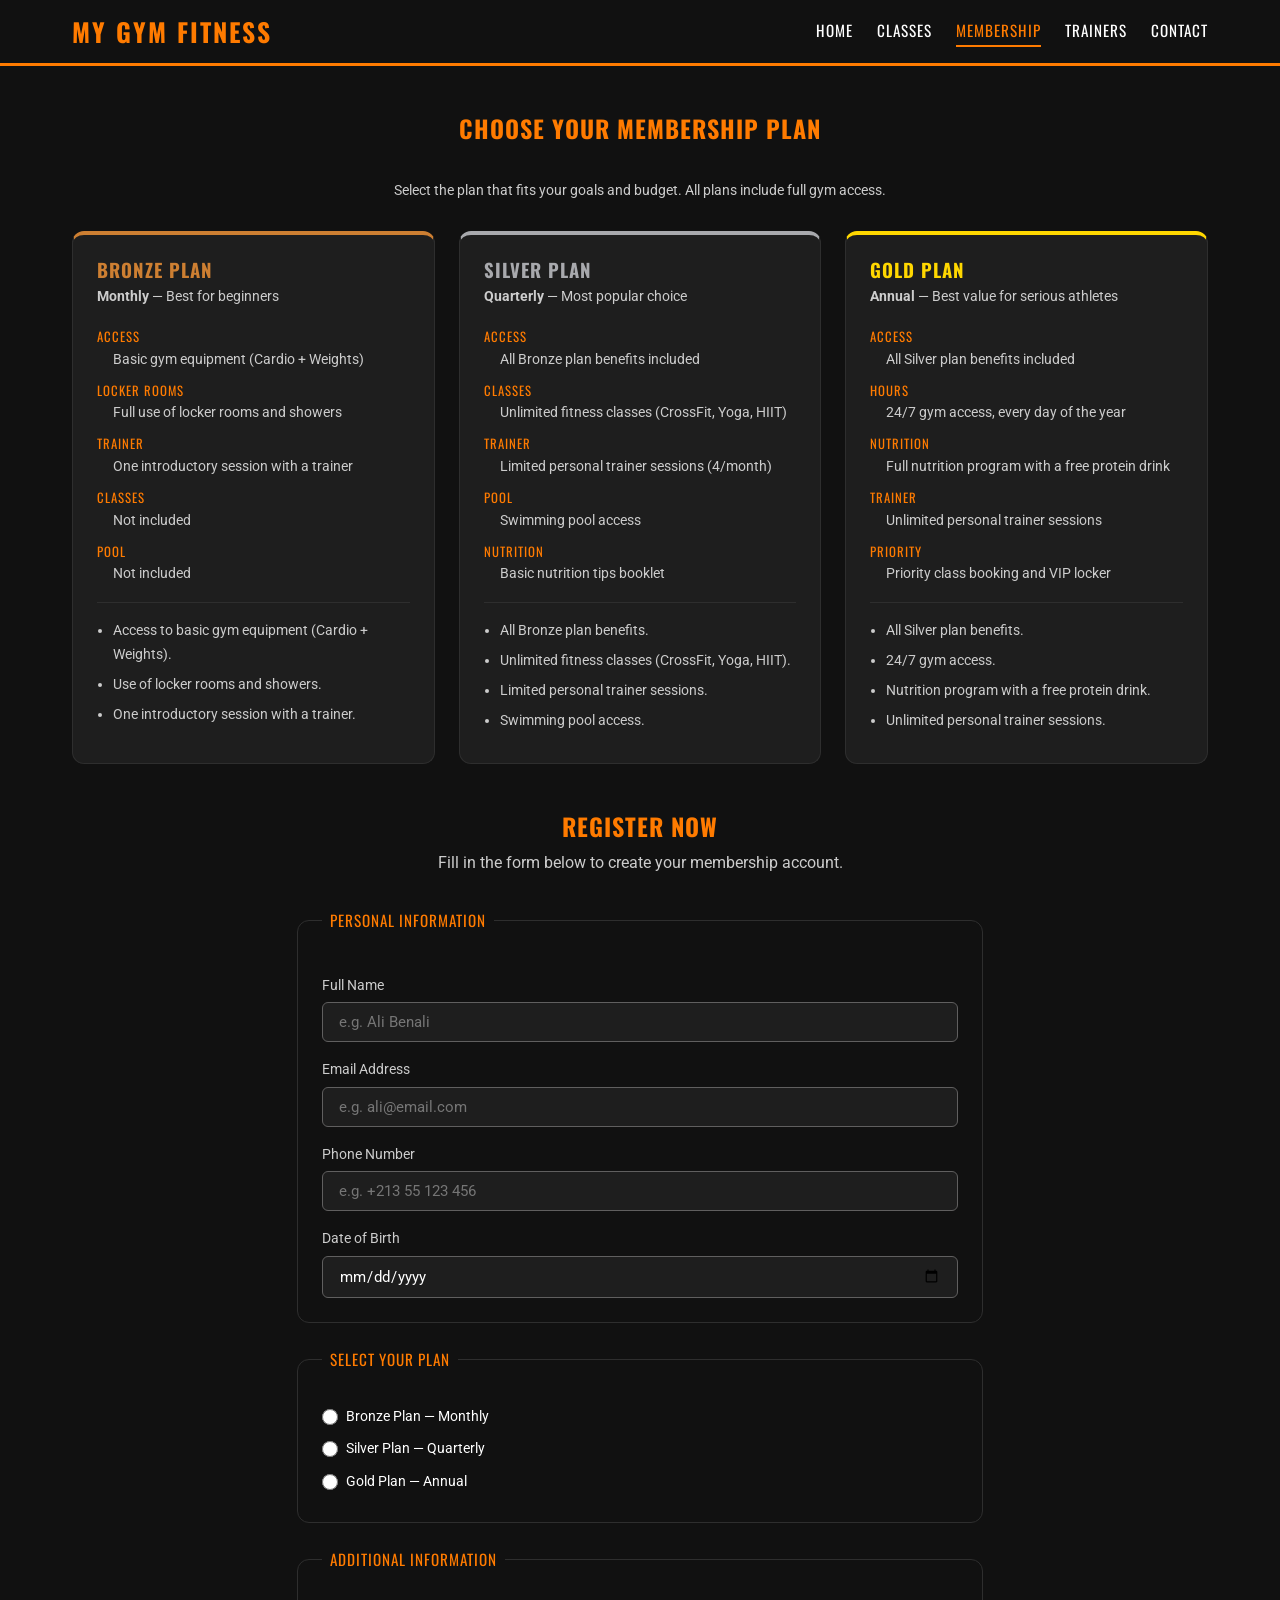
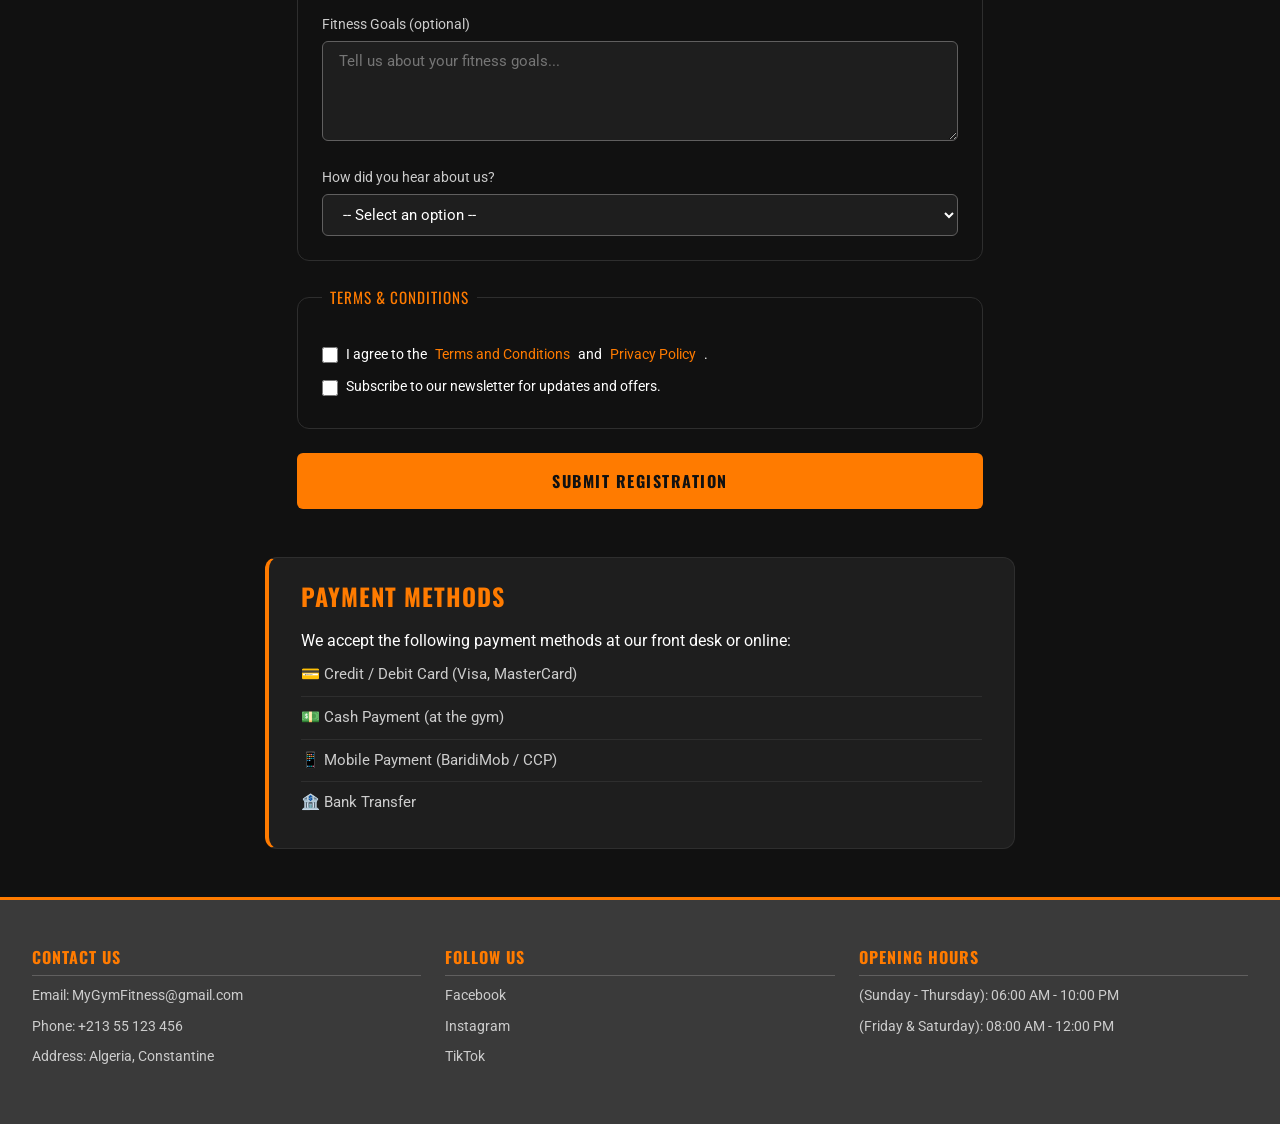
==== membership.html @ 832d9439 "Add files via upload" ====
<!DOCTYPE html>
<html lang="en">
<head>
    <meta charset="UTF-8">
    <meta name="viewport" content="width=device-width, initial-scale=1.0">
    <title>Membership Page</title>
    <link rel="stylesheet" href="style.css">
    <link href="https://fonts.googleapis.com/css2?family=Oswald:wght@400;700&family=Roboto:wght@300;400;500&display=swap" rel="stylesheet">
</head>
<body>

<header>
    <nav>
        <h1>My Gym Fitness</h1>
        <ul class="navbar">
            <li><a href="index.html">Home</a></li>
            <li><a href="classes.html">Classes</a></li>
            <li><a href="membership.html" class="active">Membership</a></li>
            <li><a href="trainers.html">Trainers</a></li>
            <li><a href="contact.html">Contact</a></li>
        </ul>
    </nav>
</header>

<main>

    <!-- Membership Plans Section -->
    <section id="plans">
        <h2>Choose Your Membership Plan</h2>
        <p>Select the plan that fits your goals and budget. All plans include full gym access.</p>

        <article class="bronze">
            <h3>Bronze Plan</h3>
            <p><strong>Monthly</strong> — Best for beginners</p>
            <dl>
                <dt>Access</dt>
                <dd>Basic gym equipment (Cardio + Weights)</dd>
                <dt>Locker Rooms</dt>
                <dd>Full use of locker rooms and showers</dd>
                <dt>Trainer</dt>
                <dd>One introductory session with a trainer</dd>
                <dt>Classes</dt>
                <dd>Not included</dd>
                <dt>Pool</dt>
                <dd>Not included</dd>
            </dl>
            <ul>
                <li>Access to basic gym equipment (Cardio + Weights).</li>
                <li>Use of locker rooms and showers.</li>
                <li>One introductory session with a trainer.</li>
            </ul>
        </article>

        <article class="silver">
            <h3>Silver Plan</h3>
            <p><strong>Quarterly</strong> — Most popular choice</p>
            <dl>
                <dt>Access</dt>
                <dd>All Bronze plan benefits included</dd>
                <dt>Classes</dt>
                <dd>Unlimited fitness classes (CrossFit, Yoga, HIIT)</dd>
                <dt>Trainer</dt>
                <dd>Limited personal trainer sessions (4/month)</dd>
                <dt>Pool</dt>
                <dd>Swimming pool access</dd>
                <dt>Nutrition</dt>
                <dd>Basic nutrition tips booklet</dd>
            </dl>
            <ul>
                <li>All Bronze plan benefits.</li>
                <li>Unlimited fitness classes (CrossFit, Yoga, HIIT).</li>
                <li>Limited personal trainer sessions.</li>
                <li>Swimming pool access.</li>
            </ul>
        </article>

        <article class="gold">
            <h3>Gold Plan</h3>
            <p><strong>Annual</strong> — Best value for serious athletes</p>
            <dl>
                <dt>Access</dt>
                <dd>All Silver plan benefits included</dd>
                <dt>Hours</dt>
                <dd>24/7 gym access, every day of the year</dd>
                <dt>Nutrition</dt>
                <dd>Full nutrition program with a free protein drink</dd>
                <dt>Trainer</dt>
                <dd>Unlimited personal trainer sessions</dd>
                <dt>Priority</dt>
                <dd>Priority class booking and VIP locker</dd>
            </dl>
            <ul>
                <li>All Silver plan benefits.</li>
                <li>24/7 gym access.</li>
                <li>Nutrition program with a free protein drink.</li>
                <li>Unlimited personal trainer sessions.</li>
            </ul>
        </article>
    </section>

    <!-- Registration Form Section -->
    <section id="register">
        <h2>Register Now</h2>
        <p>Fill in the form below to create your membership account.</p>

        <form action="#" method="POST">

            <!-- Personal Information Fieldset -->
            <fieldset>
                <legend>Personal Information</legend>

                <label for="full-name">Full Name</label>
                <input type="text" id="full-name" name="full_name" placeholder="e.g. Ali Benali" required>

                <label for="email">Email Address</label>
                <input type="email" id="email" name="email" placeholder="e.g. ali@email.com" required>

                <label for="phone">Phone Number</label>
                <input type="tel" id="phone" name="phone" placeholder="e.g. +213 55 123 456" required>

                <label for="dob">Date of Birth</label>
                <input type="date" id="dob" name="dob" required>
            </fieldset>

            <!-- Plan Selection Fieldset -->
            <fieldset>
                <legend>Select Your Plan</legend>

                <label>
                    <input type="radio" name="plan" value="bronze" required>
                    Bronze Plan — Monthly
                </label>

                <label>
                    <input type="radio" name="plan" value="silver">
                    Silver Plan — Quarterly
                </label>

                <label>
                    <input type="radio" name="plan" value="gold">
                    Gold Plan — Annual
                </label>
            </fieldset>

            <!-- Additional Info Fieldset -->
            <fieldset>
                <legend>Additional Information</legend>

                <label for="goals">Fitness Goals (optional)</label>
                <textarea id="goals" name="goals" rows="4" placeholder="Tell us about your fitness goals..."></textarea>

                <label for="hear-about">How did you hear about us?</label>
                <select id="hear-about" name="hear_about">
                    <option value="">-- Select an option --</option>
                    <option value="social-media">Social Media</option>
                    <option value="friend">Friend / Family</option>
                    <option value="google">Google Search</option>
                    <option value="flyer">Flyer / Poster</option>
                    <option value="other">Other</option>
                </select>
            </fieldset>

            <!-- Terms & Submit -->
            <fieldset>
                <legend>Terms &amp; Conditions</legend>

                <label>
                    <input type="checkbox" name="terms" required>
                    I agree to the <a href="#">Terms and Conditions</a> and <a href="#">Privacy Policy</a>.
                </label>

                <label>
                    <input type="checkbox" name="newsletter">
                    Subscribe to our newsletter for updates and offers.
                </label>
            </fieldset>

            <button type="submit">Submit Registration</button>

        </form>
    </section>

    <!-- Payment Methods Section -->
    <section id="payment">
        <h2>Payment Methods</h2>
        <p>We accept the following payment methods at our front desk or online:</p>
        <ul>
            <li>💳 Credit / Debit Card (Visa, MasterCard)</li>
            <li>💵 Cash Payment (at the gym)</li>
            <li>📱 Mobile Payment (BaridiMob / CCP)</li>
            <li>🏦 Bank Transfer</li>
        </ul>
    </section>

</main>

<footer>
    <section>
        <h2>Contact Us</h2>
        <p>Email: MyGymFitness@gmail.com</p>
        <p>Phone: +213 55 123 456</p>
        <p>Address: Algeria, Constantine</p>
    </section>

    <section>
        <h2>Follow Us</h2>
        <ul>
            <li><a href="#">Facebook</a></li>
            <li><a href="#">Instagram</a></li>
            <li><a href="#">TikTok</a></li>
        </ul>
    </section>

    <section>
        <h2>Opening Hours</h2>
        <ul>
            <li>(Sunday - Thursday): 06:00 AM - 10:00 PM</li>
            <li>(Friday &amp; Saturday): 08:00 AM - 12:00 PM</li>
        </ul>
    </section>
</footer>

</body>
</html>
---- style.css ----
/* MY GYM FITNESS — Client Pages | membership.html & trainers.html */

/* 1. VARIABLES */
:root {
    --primary:       #111111;
    --accent:        #FF7B00;
    --bg:            #605f5f;
    --text:          #FFFFFF;
    --primary-light: #1e1e1e;
    --accent-hover:  #e06900;
    --bg-dark:       #3A3A3A;
    --border:        #2e2e2e;
    --success:       #28a745;
    --error:         #dc3545;
    --shadow:        rgba(0,0,0,0.4);
    --font-heading:  'Oswald', sans-serif;
    --font-body:     'Roboto', sans-serif;
    --space-xs: 8px;  --space-sm: 16px;  --space-md: 24px;
    --space-lg: 32px; --space-xl: 48px;
    --radius-sm: 6px; --radius-md: 12px;
    --transition: 0.3s ease;
}

/* 2. RESET */
*, *::before, *::after { box-sizing: border-box; margin: 0; padding: 0; }

body { font-family: var(--font-body); background: var(--primary); color: var(--text); line-height: 1.7; }
ul { list-style: none; }
img { max-width: 100%; display: block; }
a { color: var(--accent); text-decoration: none; transition: color var(--transition); }
a:hover { color: var(--accent-hover); }
h1, h2, h3, h4 { font-family: var(--font-heading); text-transform: uppercase; letter-spacing: 1px; line-height: 1.2; }

/* 3. NAVBAR */
header { background: var(--primary); position: sticky; top: 0; z-index: 999; border-bottom: 3px solid var(--accent); }

nav { display: flex; justify-content: space-between; align-items: center; max-width: 1200px; margin: 0 auto; padding: var(--space-sm) var(--space-lg); }

nav h1 { color: var(--accent); font-size: 1.6rem; letter-spacing: 2px; }
ul.navbar { display: flex; gap: var(--space-md); }

ul.navbar li a {
    color: var(--text);
    font-family: var(--font-heading);
    font-size: 0.95rem;
    text-transform: uppercase;
    letter-spacing: 1px;
    padding-bottom: 4px;
    border-bottom: 2px solid transparent;
    transition: color var(--transition), border-color var(--transition);
}

ul.navbar li a:hover,
ul.navbar li a.active { color: var(--accent); border-color: var(--accent); }

/* 4. FOOTER */
footer {
    background: var(--bg-dark);
    border-top: 3px solid var(--accent);
    display: flex;
    justify-content: space-between;
    flex-wrap: wrap;
    gap: var(--space-md);
    padding: var(--space-xl) var(--space-lg);
}

footer section { flex: 1; min-width: 180px; }
footer h2 { color: var(--accent); font-size: 1rem; margin-bottom: var(--space-xs); padding-bottom: var(--space-xs); border-bottom: 1px solid var(--bg); }
footer p, footer li { font-size: 0.9rem; color: #ccc; margin-bottom: 6px; }
footer a { color: #ccc; }
footer a:hover { color: var(--accent); }

/* 5. BUTTON */
button[type="submit"] {
    display: block;
    width: 100%;
    background: var(--accent);
    color: var(--primary);
    font-family: var(--font-heading);
    font-size: 1rem;
    font-weight: 700;
    text-transform: uppercase;
    letter-spacing: 1.5px;
    padding: var(--space-sm);
    border: none;
    border-radius: var(--radius-sm);
    cursor: pointer;
    margin-top: var(--space-md);
    transition: background var(--transition), transform var(--transition);
}

button[type="submit"]:hover { background: var(--accent-hover); transform: translateY(-2px); }


/* ============================================================
   PAGE 3 — MEMBERSHIP
   ============================================================ */

/* Shared box style: plan cards + trainer cards */
#plans article, .trainer-card {
    background: var(--primary-light);
    border: 1px solid var(--border);
    border-radius: var(--radius-md);
    padding: var(--space-md);
    transition: transform var(--transition), box-shadow var(--transition);
}

/* Shared info box: payment + work-with-us */
#payment, #work-with-us {
    margin: var(--space-xl) auto;
    padding: var(--space-md) var(--space-lg);
    background: var(--primary-light);
    border: 1px solid var(--border);
    border-left: 4px solid var(--accent);
    border-radius: var(--radius-md);
}

#payment h2, #work-with-us h2 { color: var(--accent); margin-bottom: var(--space-sm); }

/* Plan Cards Grid */
#plans {
    display: grid;
    grid-template-columns: repeat(3, 1fr);
    gap: var(--space-md);
    max-width: 1200px;
    margin: var(--space-xl) auto;
    padding: 0 var(--space-lg);
}

#plans > h2, #plans > p { grid-column: 1 / -1; text-align: center; }
#plans > h2 { color: var(--accent); margin-bottom: var(--space-xs); }
#plans > p  { color: #ccc; margin-bottom: var(--space-sm); }

#plans article:hover { transform: translateY(-6px); box-shadow: 0 12px 30px var(--shadow); }

#plans .bronze { border-top: 4px solid #cd7f32; }
#plans .silver { border-top: 4px solid #a8a9ad; }
#plans .gold   { border-top: 4px solid #ffd700; }

#plans .bronze h3 { color: #cd7f32; }
#plans .silver h3 { color: #a8a9ad; }
#plans .gold   h3 { color: #ffd700; }

#plans p { color: #ccc; font-size: 0.9rem; margin: 4px 0; }
#plans dl { margin: var(--space-sm) 0; }

#plans dt {
    font-family: var(--font-heading);
    font-size: 0.8rem;
    color: var(--accent);
    text-transform: uppercase;
    letter-spacing: 1px;
    margin-top: var(--space-xs);
}

/* Merged: same color and font-size */
#plans dd, #plans ul li { color: #ccc; font-size: 0.88rem; }
#plans dd { margin-left: var(--space-sm); }
#plans ul li { margin-bottom: 6px; }

#plans ul {
    list-style: disc;
    padding: var(--space-sm) 0 0 var(--space-sm);
    border-top: 1px solid var(--border);
    margin-top: var(--space-sm);
}

/* Registration Form */
#register { max-width: 750px; margin: var(--space-xl) auto; padding: 0 var(--space-lg); }
#register h2 { color: var(--accent); text-align: center; margin-bottom: var(--space-xs); }
#register > p { text-align: center; color: #ccc; margin-bottom: var(--space-lg); }

fieldset { border: 1px solid var(--border); border-radius: var(--radius-md); padding: var(--space-md); margin-bottom: var(--space-md); }

legend {
    font-family: var(--font-heading);
    font-size: 0.95rem;
    color: var(--accent);
    text-transform: uppercase;
    letter-spacing: 1px;
    padding: 0 var(--space-xs);
}

/* margin shorthand replaces margin-top + margin-bottom */
label { display: block; font-size: 0.9rem; color: #ccc; margin: var(--space-sm) 0 4px; }

fieldset label:has(input[type="radio"]),
fieldset label:has(input[type="checkbox"]) {
    display: flex;
    align-items: center;
    gap: var(--space-xs);
    margin-top: var(--space-xs);
    color: var(--text);
    cursor: pointer;
}

input[type="text"], input[type="email"], input[type="tel"],
input[type="date"], textarea, select {
    width: 100%;
    background: var(--primary-light);
    color: var(--text);
    border: 1px solid var(--bg);
    border-radius: var(--radius-sm);
    padding: 10px var(--space-sm);
    font-family: var(--font-body);
    font-size: 0.95rem;
    outline: none;
    transition: border-color var(--transition), box-shadow var(--transition);
}

input:focus, textarea:focus, select:focus {
    border-color: var(--accent);
    box-shadow: 0 0 0 3px rgba(255,123,0,0.2);
}

input.valid   { border-color: var(--success); }
input.invalid { border-color: var(--error); }

.error-msg { font-size: 0.8rem; color: var(--error); display: none; margin-top: 2px; }
.error-msg.show { display: block; }

input[type="radio"], input[type="checkbox"] {
    accent-color: var(--accent);
    width: 16px; height: 16px;
    cursor: pointer; flex-shrink: 0;
}

textarea { resize: vertical; min-height: 100px; }
select option { background: var(--primary-light); color: var(--text); }

#payment { max-width: 750px; }
#payment ul li { padding: var(--space-xs) 0; border-bottom: 1px solid var(--border); color: #ccc; font-size: 0.95rem; }
#payment ul li:last-child { border-bottom: none; }


/* ============================================================
   PAGE 4 — TRAINERS
   ============================================================ */

#trainers-intro { text-align: center; max-width: 700px; margin: var(--space-xl) auto var(--space-md); padding: 0 var(--space-lg); }
#trainers-intro h2 { color: var(--accent); margin-bottom: var(--space-sm); }
#trainers-intro p  { color: #ccc; }

#trainers-grid {
    display: grid;
    grid-template-columns: repeat(3, 1fr);
    gap: var(--space-md);
    max-width: 1200px;
    margin: var(--space-md) auto;
    padding: 0 var(--space-lg);
}

#trainers-grid > h2 { grid-column: 1 / -1; text-align: center; color: var(--accent); margin-bottom: var(--space-sm); }

.trainer-card { text-align: center; }
.trainer-card:hover { transform: translateY(-8px); box-shadow: 0 16px 40px var(--shadow); }

.trainer-card img {
    width: 120px; height: 120px;
    object-fit: cover;
    border-radius: 50%;
    border: 3px solid var(--accent);
    margin: 0 auto var(--space-xs);
    background: var(--bg-dark);
}

.trainer-card figcaption { font-size: 0.8rem; color: var(--accent); font-style: italic; margin-bottom: var(--space-xs); }

/* Merged: h3 and h3 a share the same color */
.trainer-card h3, .trainer-card h3 a { color: var(--text); }
.trainer-card h3 { margin-bottom: var(--space-xs); }
.trainer-card h3 a:hover { color: var(--accent); }

.trainer-card p { font-size: 0.88rem; color: #ccc; text-align: left; margin-bottom: 6px; }
.trainer-card address { font-style: normal; font-size: 0.85rem; margin-top: var(--space-sm); border-top: 1px solid var(--border); padding-top: var(--space-xs); }

#work-with-us { max-width: 800px; }
#work-with-us ul { list-style: disc; padding-left: var(--space-md); margin: var(--space-sm) 0; }
#work-with-us ul li { color: #ccc; font-size: 0.95rem; margin-bottom: 8px; }
#work-with-us p { color: #ccc; margin-top: var(--space-sm); }


/* ============================================================
   RESPONSIVE
   ============================================================ */

@media (max-width: 1023px) {
    nav { flex-direction: column; gap: var(--space-sm); text-align: center; }
    ul.navbar { flex-wrap: wrap; justify-content: center; }
    #plans, #trainers-grid { grid-template-columns: repeat(2, 1fr); }
}

@media (max-width: 767px) {
    #plans, #trainers-grid { grid-template-columns: 1fr; }
    footer { flex-direction: column; text-align: center; }
}
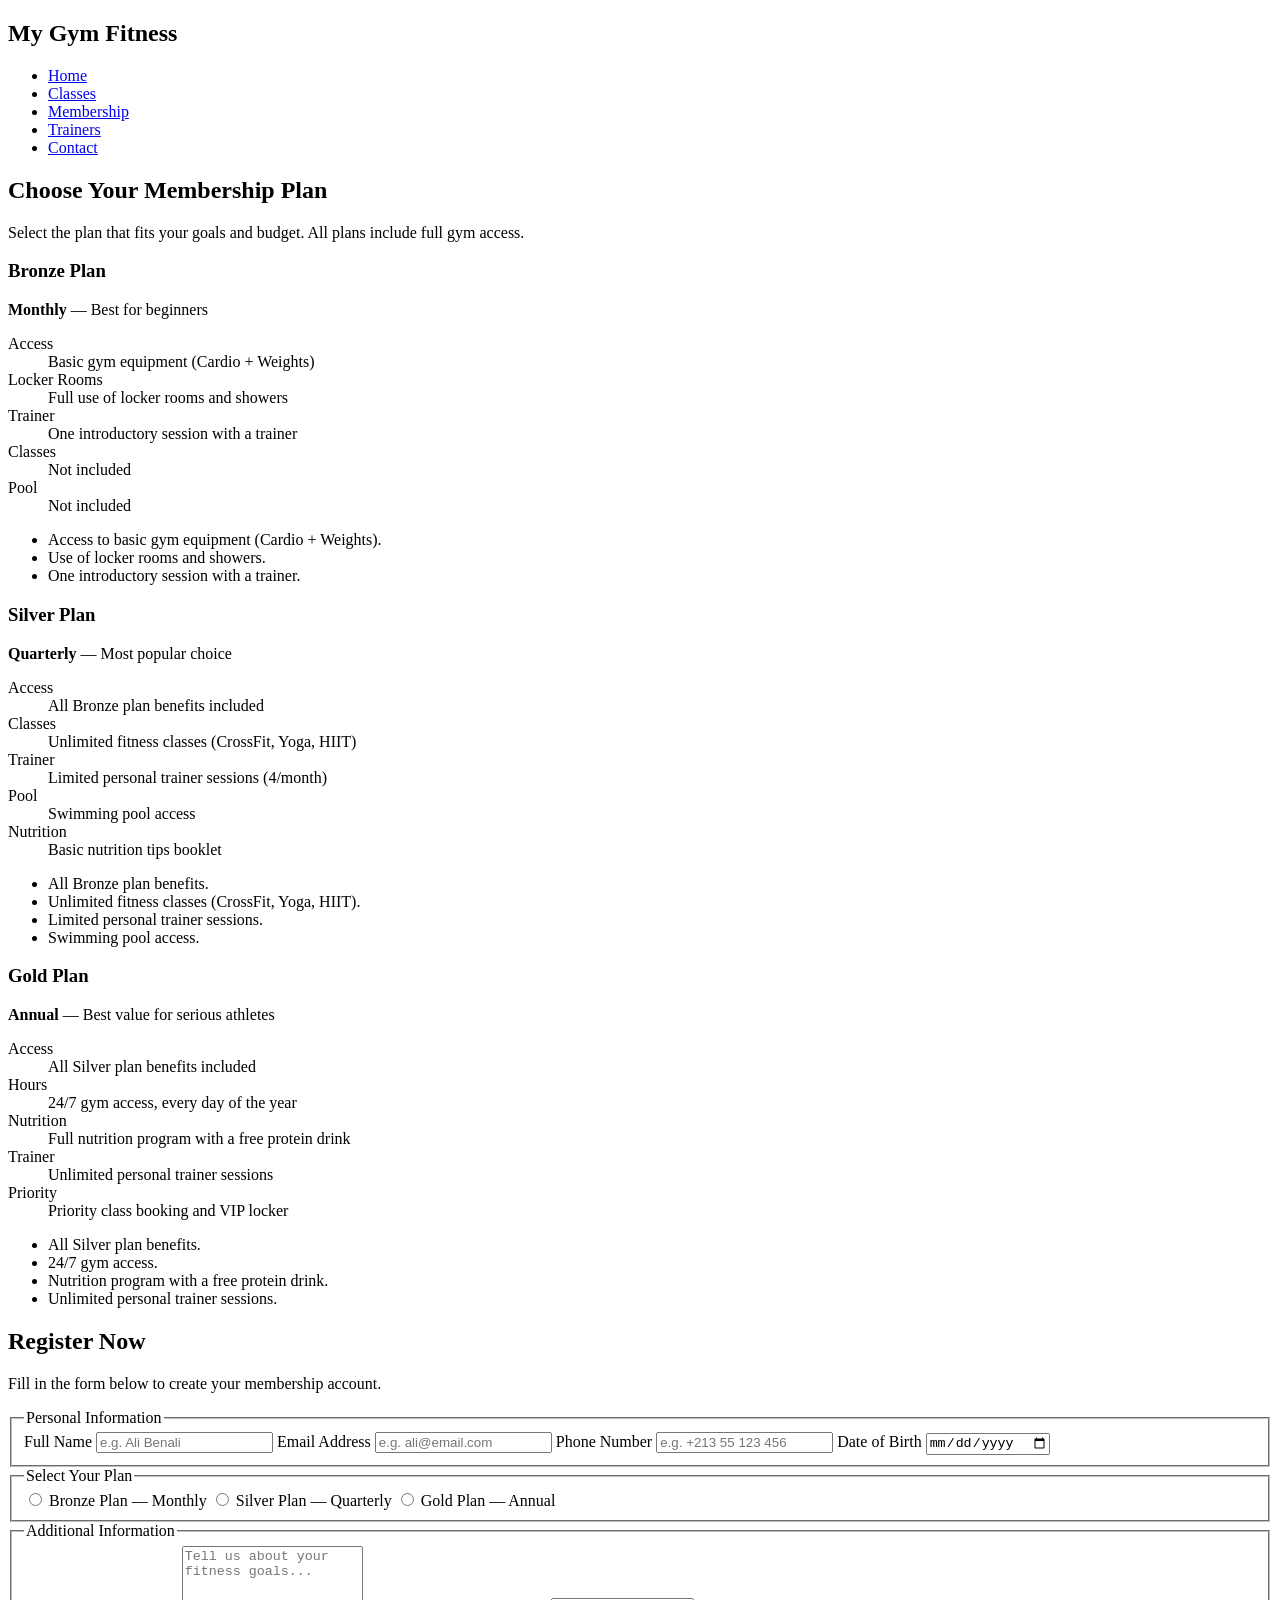
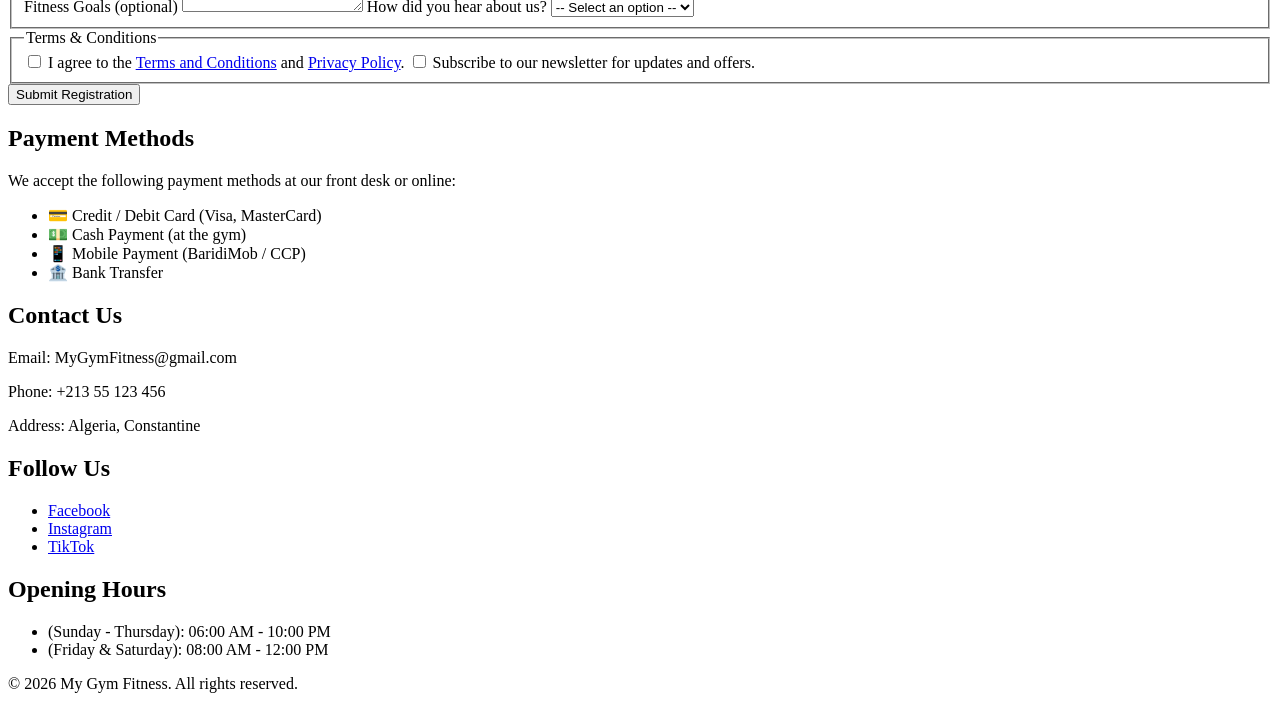
==== commit 00bfb876: "Update stylesheet link and add footer copyright" ====
--- a/membership.html
+++ b/membership.html
@@ -4,7 +4,7 @@
     <meta charset="UTF-8">
     <meta name="viewport" content="width=device-width, initial-scale=1.0">
     <title>Membership Page</title>
-    <link rel="stylesheet" href="style.css">
+    <link rel="stylesheet" href="newmembership.css">
     <link href="https://fonts.googleapis.com/css2?family=Oswald:wght@400;700&family=Roboto:wght@300;400;500&display=swap" rel="stylesheet">
 </head>
 <body>
@@ -217,7 +217,9 @@
             <li>(Sunday - Thursday): 06:00 AM - 10:00 PM</li>
             <li>(Friday &amp; Saturday): 08:00 AM - 12:00 PM</li>
         </ul>
-    </section>
+         
+    </section>
+    <p>© 2026 My Gym Fitness. All rights reserved.</p>
 </footer>
 
 </body>
